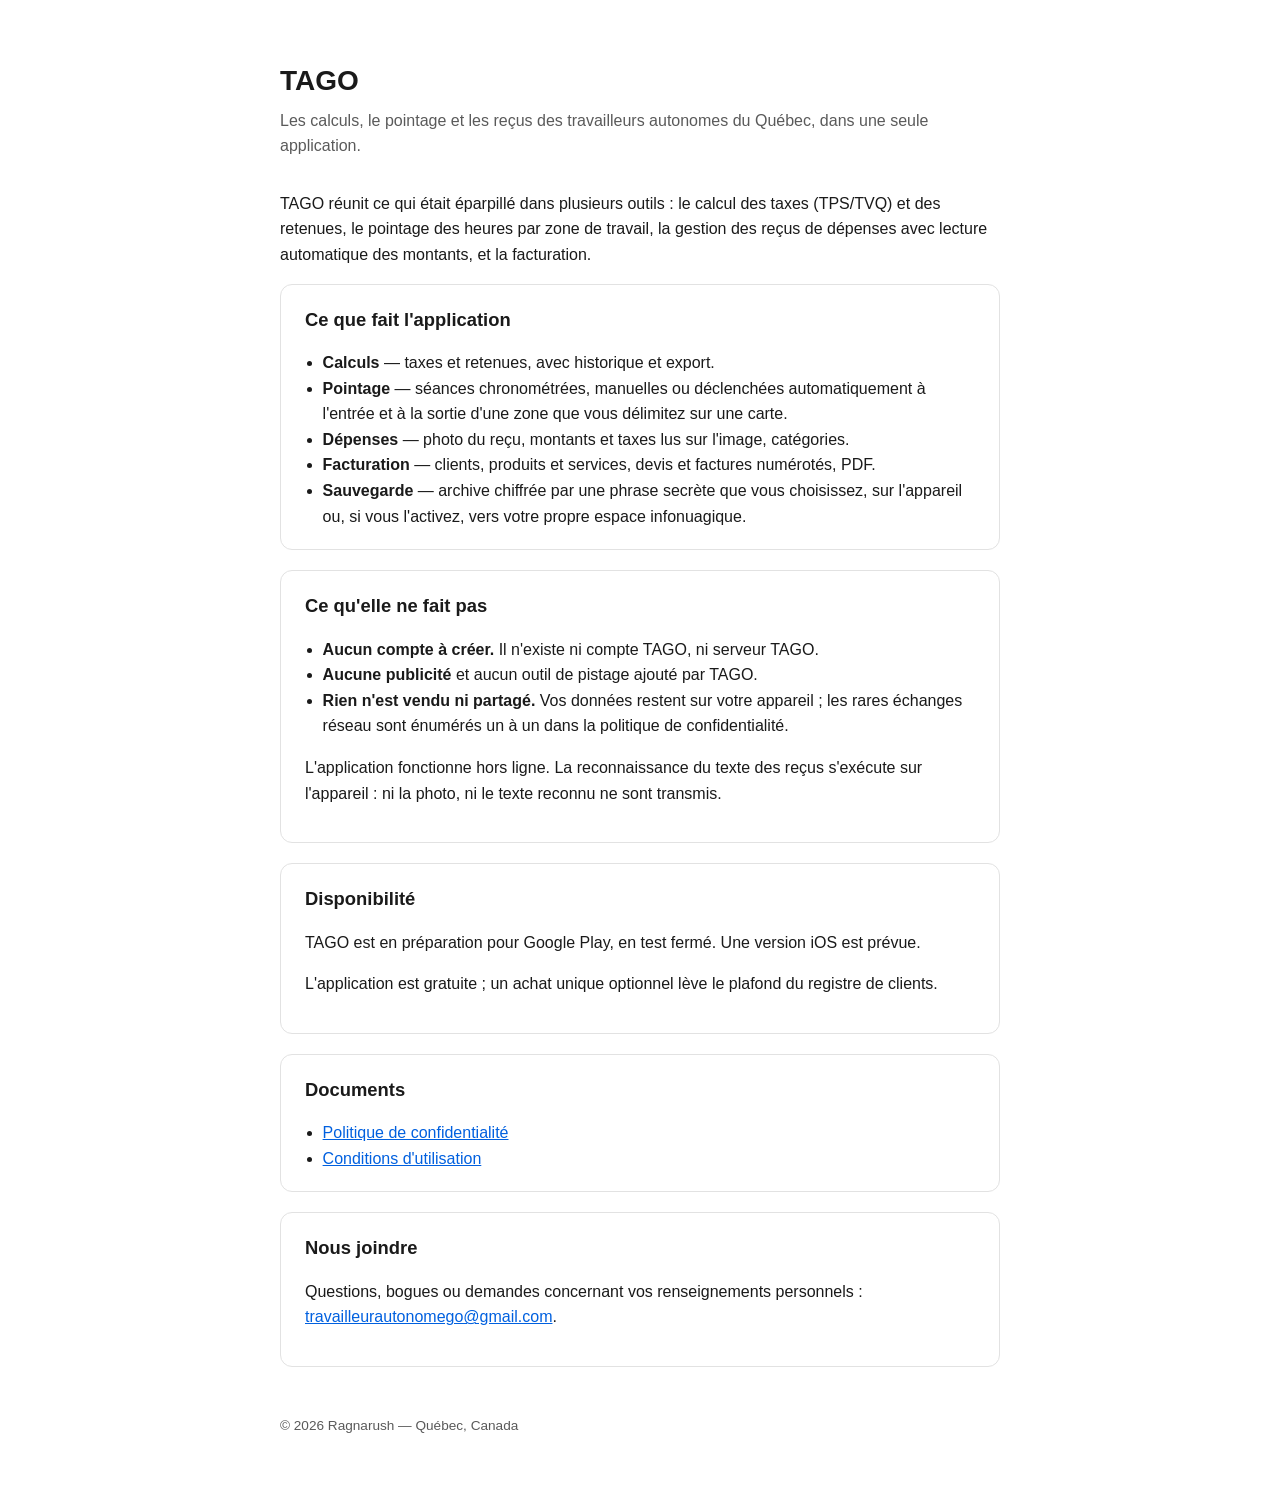
==== tago/index.html @ 09e5e7e9 "tago: a real home page, so the consent screen stops calling the policy one The Google OAuth consent " ====
<!doctype html>
<html lang="fr-CA">
<head>
  <meta charset="utf-8">
  <meta name="viewport" content="width=device-width, initial-scale=1">
  <title>TAGO — Application pour travailleurs autonomes</title>
  <meta name="description" content="TAGO réunit le calcul des taxes et des retenues, le pointage des heures par zone, la gestion des reçus et la facturation. Hors ligne, sans compte, sans publicité.">
  <link rel="stylesheet" href="../style.css">
</head>
<body>
  <main>
    <h1>TAGO</h1>
    <p class="subtitle">Les calculs, le pointage et les reçus des travailleurs autonomes du Québec, dans une seule application.</p>

    <p>TAGO réunit ce qui était éparpillé dans plusieurs outils : le calcul des taxes (TPS/TVQ) et des retenues, le pointage des heures par zone de travail, la gestion des reçus de dépenses avec lecture automatique des montants, et la facturation.</p>

    <section class="app-section">
      <h2>Ce que fait l'application</h2>
      <ul>
        <li><strong>Calculs</strong> — taxes et retenues, avec historique et export.</li>
        <li><strong>Pointage</strong> — séances chronométrées, manuelles ou déclenchées automatiquement à l'entrée et à la sortie d'une zone que vous délimitez sur une carte.</li>
        <li><strong>Dépenses</strong> — photo du reçu, montants et taxes lus sur l'image, catégories.</li>
        <li><strong>Facturation</strong> — clients, produits et services, devis et factures numérotés, PDF.</li>
        <li><strong>Sauvegarde</strong> — archive chiffrée par une phrase secrète que vous choisissez, sur l'appareil ou, si vous l'activez, vers votre propre espace infonuagique.</li>
      </ul>
    </section>

    <section class="app-section">
      <h2>Ce qu'elle ne fait pas</h2>
      <ul>
        <li><strong>Aucun compte à créer.</strong> Il n'existe ni compte TAGO, ni serveur TAGO.</li>
        <li><strong>Aucune publicité</strong> et aucun outil de pistage ajouté par TAGO.</li>
        <li><strong>Rien n'est vendu ni partagé.</strong> Vos données restent sur votre appareil ; les rares échanges réseau sont énumérés un à un dans la politique de confidentialité.</li>
      </ul>
      <p>L'application fonctionne hors ligne. La reconnaissance du texte des reçus s'exécute sur l'appareil : ni la photo, ni le texte reconnu ne sont transmis.</p>
    </section>

    <section class="app-section">
      <h2>Disponibilité</h2>
      <p>TAGO est en préparation pour Google Play, en test fermé. Une version iOS est prévue.</p>
      <p>L'application est gratuite ; un achat unique optionnel lève le plafond du registre de clients.</p>
    </section>

    <section class="app-section">
      <h2>Documents</h2>
      <ul>
        <li><a href="privacy.html">Politique de confidentialité</a></li>
        <li><a href="terms.html">Conditions d'utilisation</a></li>
      </ul>
    </section>

    <section class="app-section">
      <h2>Nous joindre</h2>
      <p>Questions, bogues ou demandes concernant vos renseignements personnels : <a href="mailto:travailleurautonomego@gmail.com">travailleurautonomego@gmail.com</a>.</p>
    </section>

    <footer>&copy; <span id="year"></span> Ragnarush — Québec, Canada</footer>
  </main>
  <script>document.getElementById('year').textContent = new Date().getFullYear();</script>
</body>
</html>
---- style.css ----
:root {
  color-scheme: light dark;
  --bg: #ffffff;
  --fg: #1a1a1a;
  --muted: #5a5a5a;
  --link: #0060df;
  --border: #e2e2e2;
}

@media (prefers-color-scheme: dark) {
  :root {
    --bg: #14161a;
    --fg: #f0f0f0;
    --muted: #a0a0a0;
    --link: #6fb0ff;
    --border: #2a2c30;
  }
}

* { box-sizing: border-box; }

body {
  margin: 0;
  padding: 2.5rem 1.5rem 4rem;
  background: var(--bg);
  color: var(--fg);
  font-family: -apple-system, BlinkMacSystemFont, "Segoe UI", Roboto, Helvetica, Arial, sans-serif;
  line-height: 1.6;
}

main {
  max-width: 720px;
  margin: 0 auto;
}

h1 {
  font-size: 1.75rem;
  margin-bottom: 0.25rem;
}

h2 {
  font-size: 1.15rem;
  margin-top: 2rem;
}

.subtitle {
  color: var(--muted);
  margin-top: 0;
  margin-bottom: 2rem;
}

a {
  color: var(--link);
}

.back {
  display: inline-block;
  margin-bottom: 1.5rem;
  font-size: 0.9rem;
}

.app-section {
  border: 1px solid var(--border);
  border-radius: 12px;
  padding: 1.25rem 1.5rem;
  margin-bottom: 1.25rem;
}

.app-section h2 {
  margin-top: 0;
}

.app-section ul {
  padding-left: 1.1rem;
  margin-bottom: 0;
}

.callout {
  background: var(--border);
  border-left: 3px solid var(--link);
  padding: 1rem 1.25rem;
  border-radius: 4px;
  margin: 0 0 1rem;
  font-size: 0.95rem;
}

table {
  width: 100%;
  border-collapse: collapse;
  margin: 0 0 1rem;
  font-size: 0.92rem;
}

th, td {
  text-align: left;
  padding: 0.6rem 0.75rem;
  border-bottom: 1px solid var(--border);
  vertical-align: top;
}

th {
  font-weight: 700;
}

footer {
  margin-top: 3rem;
  color: var(--muted);
  font-size: 0.85rem;
}
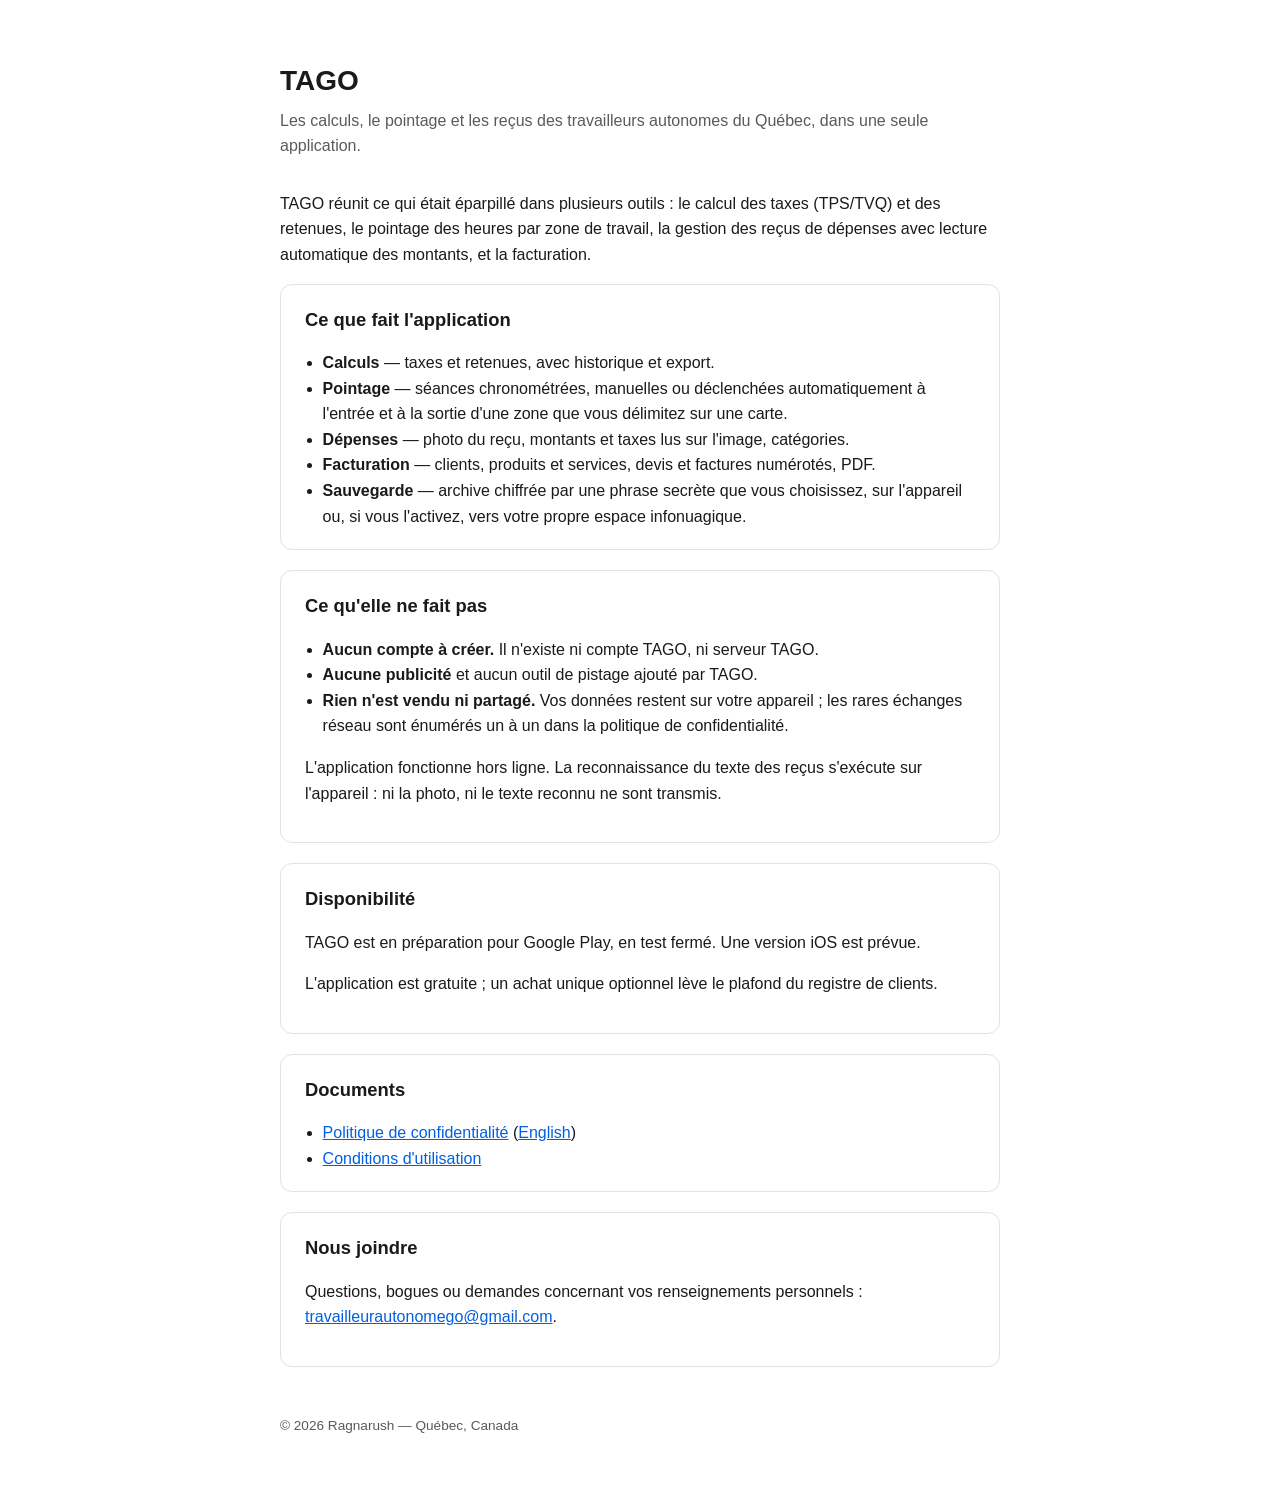
==== commit 42aef2d9: "tago: English version of the privacy policy A faithful translation of privacy.html, which prevails i" ====
--- a/tago/index.html
+++ b/tago/index.html
@@ -44,7 +44,7 @@
     <section class="app-section">
       <h2>Documents</h2>
       <ul>
-        <li><a href="privacy.html">Politique de confidentialité</a></li>
+        <li><a href="privacy.html">Politique de confidentialité</a> (<a href="privacy-en.html" hreflang="en-CA" lang="en-CA">English</a>)</li>
         <li><a href="terms.html">Conditions d'utilisation</a></li>
       </ul>
     </section>
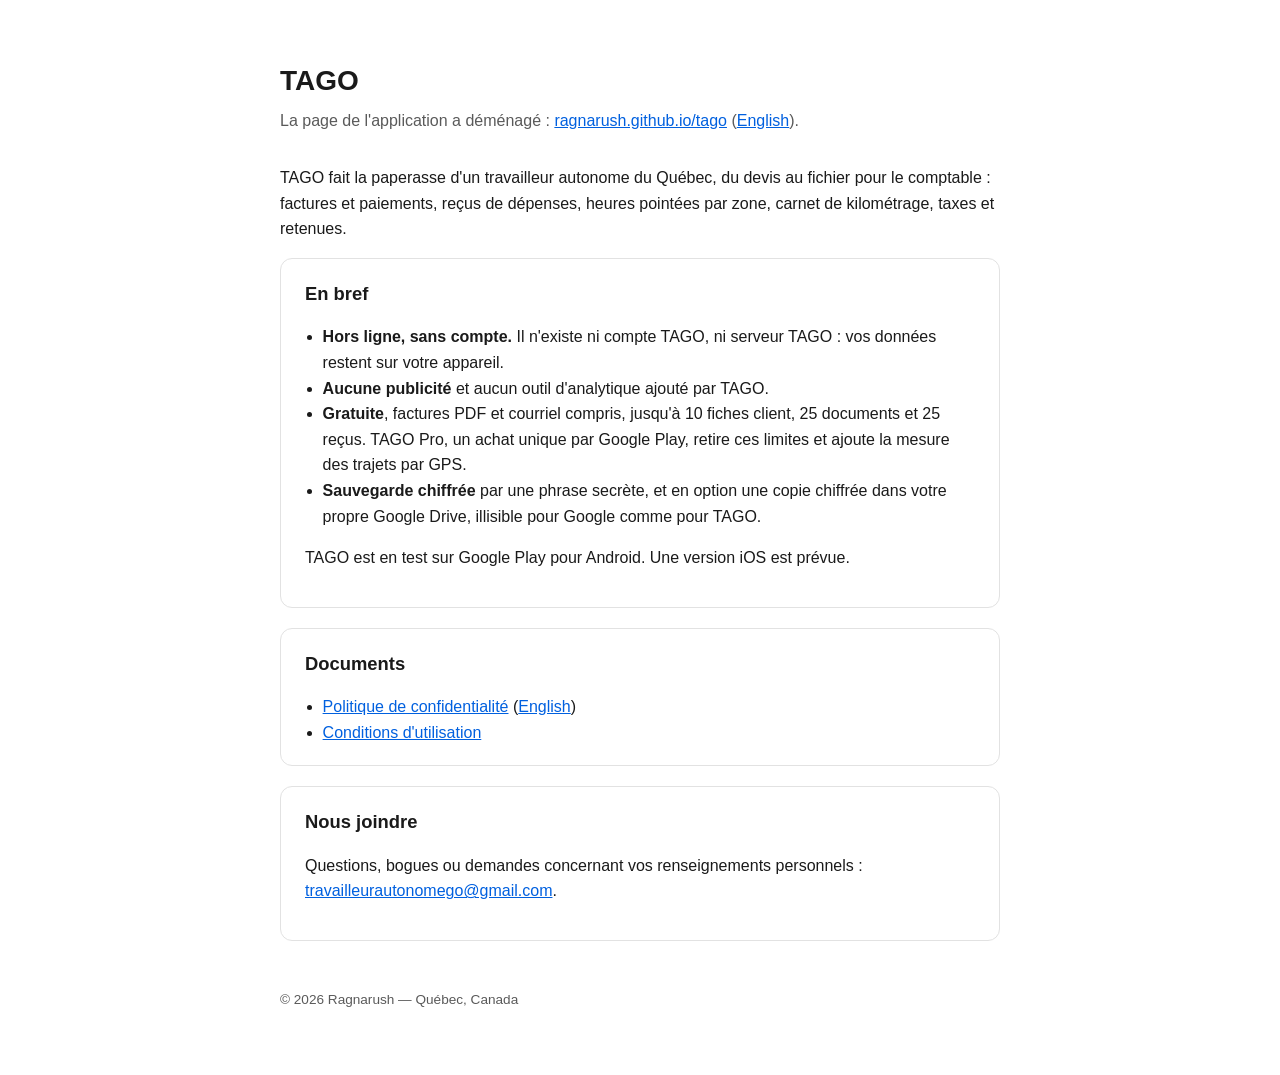
==== commit 3930f33a: "tago: redirect the app home page to the new site at /tago/ The TAGO presentation site now lives in t" ====
--- a/tago/index.html
+++ b/tago/index.html
@@ -3,42 +3,32 @@
 <head>
   <meta charset="utf-8">
   <meta name="viewport" content="width=device-width, initial-scale=1">
+  <meta http-equiv="refresh" content="0; url=/tago/">
+  <link rel="canonical" href="https://ragnarush.github.io/tago/">
   <title>TAGO — Application pour travailleurs autonomes</title>
-  <meta name="description" content="TAGO réunit le calcul des taxes et des retenues, le pointage des heures par zone, la gestion des reçus et la facturation. Hors ligne, sans compte, sans publicité.">
+  <meta name="description" content="TAGO fait la paperasse d'un travailleur autonome du Québec : factures, reçus, heures par zone, kilométrage et fichier pour le comptable. Hors ligne, sans compte ni abonnement.">
   <link rel="stylesheet" href="../style.css">
 </head>
 <body>
+  <!-- The app's home page moved to /tago/. This page stays because it is the
+       home page URL registered in Google Auth Platform (Drive OAuth consent):
+       it redirects, but keeps an accurate description for crawlers that don't
+       follow the refresh. -->
   <main>
     <h1>TAGO</h1>
-    <p class="subtitle">Les calculs, le pointage et les reçus des travailleurs autonomes du Québec, dans une seule application.</p>
+    <p class="subtitle">La page de l'application a déménagé : <a href="/tago/">ragnarush.github.io/tago</a> (<a href="/tago/en/" hreflang="en-CA" lang="en-CA">English</a>).</p>
 
-    <p>TAGO réunit ce qui était éparpillé dans plusieurs outils : le calcul des taxes (TPS/TVQ) et des retenues, le pointage des heures par zone de travail, la gestion des reçus de dépenses avec lecture automatique des montants, et la facturation.</p>
+    <p>TAGO fait la paperasse d'un travailleur autonome du Québec, du devis au fichier pour le comptable : factures et paiements, reçus de dépenses, heures pointées par zone, carnet de kilométrage, taxes et retenues.</p>
 
     <section class="app-section">
-      <h2>Ce que fait l'application</h2>
+      <h2>En bref</h2>
       <ul>
-        <li><strong>Calculs</strong> — taxes et retenues, avec historique et export.</li>
-        <li><strong>Pointage</strong> — séances chronométrées, manuelles ou déclenchées automatiquement à l'entrée et à la sortie d'une zone que vous délimitez sur une carte.</li>
-        <li><strong>Dépenses</strong> — photo du reçu, montants et taxes lus sur l'image, catégories.</li>
-        <li><strong>Facturation</strong> — clients, produits et services, devis et factures numérotés, PDF.</li>
-        <li><strong>Sauvegarde</strong> — archive chiffrée par une phrase secrète que vous choisissez, sur l'appareil ou, si vous l'activez, vers votre propre espace infonuagique.</li>
+        <li><strong>Hors ligne, sans compte.</strong> Il n'existe ni compte TAGO, ni serveur TAGO : vos données restent sur votre appareil.</li>
+        <li><strong>Aucune publicité</strong> et aucun outil d'analytique ajouté par TAGO.</li>
+        <li><strong>Gratuite</strong>, factures PDF et courriel compris, jusqu'à 10 fiches client, 25 documents et 25 reçus. TAGO Pro, un achat unique par Google Play, retire ces limites et ajoute la mesure des trajets par GPS.</li>
+        <li><strong>Sauvegarde chiffrée</strong> par une phrase secrète, et en option une copie chiffrée dans votre propre Google Drive, illisible pour Google comme pour TAGO.</li>
       </ul>
-    </section>
-
-    <section class="app-section">
-      <h2>Ce qu'elle ne fait pas</h2>
-      <ul>
-        <li><strong>Aucun compte à créer.</strong> Il n'existe ni compte TAGO, ni serveur TAGO.</li>
-        <li><strong>Aucune publicité</strong> et aucun outil de pistage ajouté par TAGO.</li>
-        <li><strong>Rien n'est vendu ni partagé.</strong> Vos données restent sur votre appareil ; les rares échanges réseau sont énumérés un à un dans la politique de confidentialité.</li>
-      </ul>
-      <p>L'application fonctionne hors ligne. La reconnaissance du texte des reçus s'exécute sur l'appareil : ni la photo, ni le texte reconnu ne sont transmis.</p>
-    </section>
-
-    <section class="app-section">
-      <h2>Disponibilité</h2>
-      <p>TAGO est en préparation pour Google Play, en test fermé. Une version iOS est prévue.</p>
-      <p>L'application est gratuite ; un achat unique optionnel lève le plafond du registre de clients.</p>
+      <p>TAGO est en test sur Google Play pour Android. Une version iOS est prévue.</p>
     </section>
 
     <section class="app-section">
@@ -54,8 +44,7 @@
       <p>Questions, bogues ou demandes concernant vos renseignements personnels : <a href="mailto:travailleurautonomego@gmail.com">travailleurautonomego@gmail.com</a>.</p>
     </section>
 
-    <footer>&copy; <span id="year"></span> Ragnarush — Québec, Canada</footer>
+    <footer>&copy; 2026 Ragnarush — Québec, Canada</footer>
   </main>
-  <script>document.getElementById('year').textContent = new Date().getFullYear();</script>
 </body>
 </html>
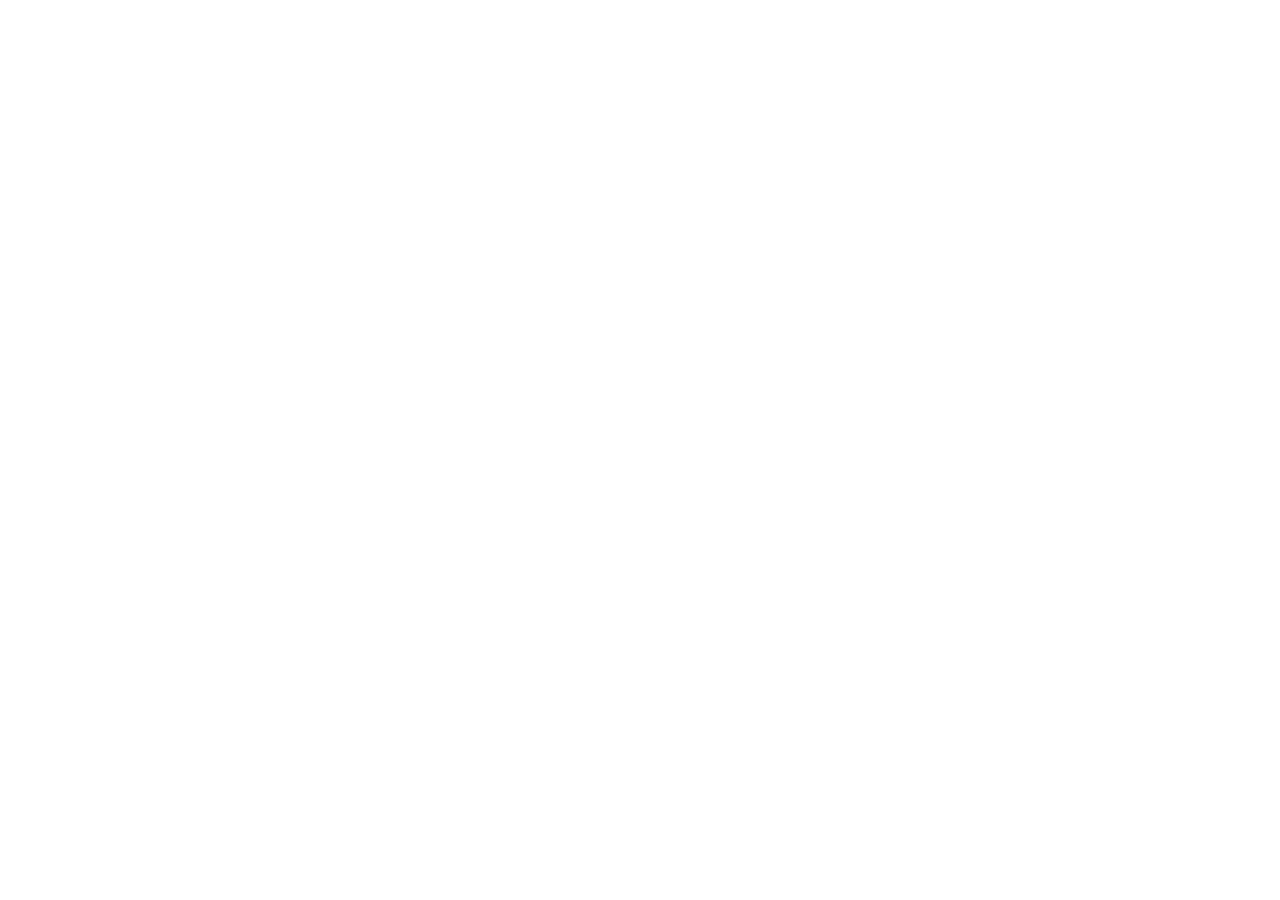
==== commit 120ac186: "tago: point the app home page redirect at tagoapp.ca The TAGO site now lives at tagoapp.ca. The page" ====
--- a/tago/index.html
+++ b/tago/index.html
@@ -3,20 +3,20 @@
 <head>
   <meta charset="utf-8">
   <meta name="viewport" content="width=device-width, initial-scale=1">
-  <meta http-equiv="refresh" content="0; url=/tago/">
-  <link rel="canonical" href="https://ragnarush.github.io/tago/">
+  <meta http-equiv="refresh" content="0; url=https://tagoapp.ca/">
+  <link rel="canonical" href="https://tagoapp.ca/">
   <title>TAGO — Application pour travailleurs autonomes</title>
   <meta name="description" content="TAGO fait la paperasse d'un travailleur autonome du Québec : factures, reçus, heures par zone, kilométrage et fichier pour le comptable. Hors ligne, sans compte ni abonnement.">
   <link rel="stylesheet" href="../style.css">
 </head>
 <body>
-  <!-- The app's home page moved to /tago/. This page stays because it is the
+  <!-- The app's home page moved to tagoapp.ca. This page stays because it is the
        home page URL registered in Google Auth Platform (Drive OAuth consent):
        it redirects, but keeps an accurate description for crawlers that don't
        follow the refresh. -->
   <main>
     <h1>TAGO</h1>
-    <p class="subtitle">La page de l'application a déménagé : <a href="/tago/">ragnarush.github.io/tago</a> (<a href="/tago/en/" hreflang="en-CA" lang="en-CA">English</a>).</p>
+    <p class="subtitle">La page de l'application a déménagé : <a href="https://tagoapp.ca/">tagoapp.ca</a> (<a href="https://tagoapp.ca/en/" hreflang="en-CA" lang="en-CA">English</a>).</p>
 
     <p>TAGO fait la paperasse d'un travailleur autonome du Québec, du devis au fichier pour le comptable : factures et paiements, reçus de dépenses, heures pointées par zone, carnet de kilométrage, taxes et retenues.</p>
 
